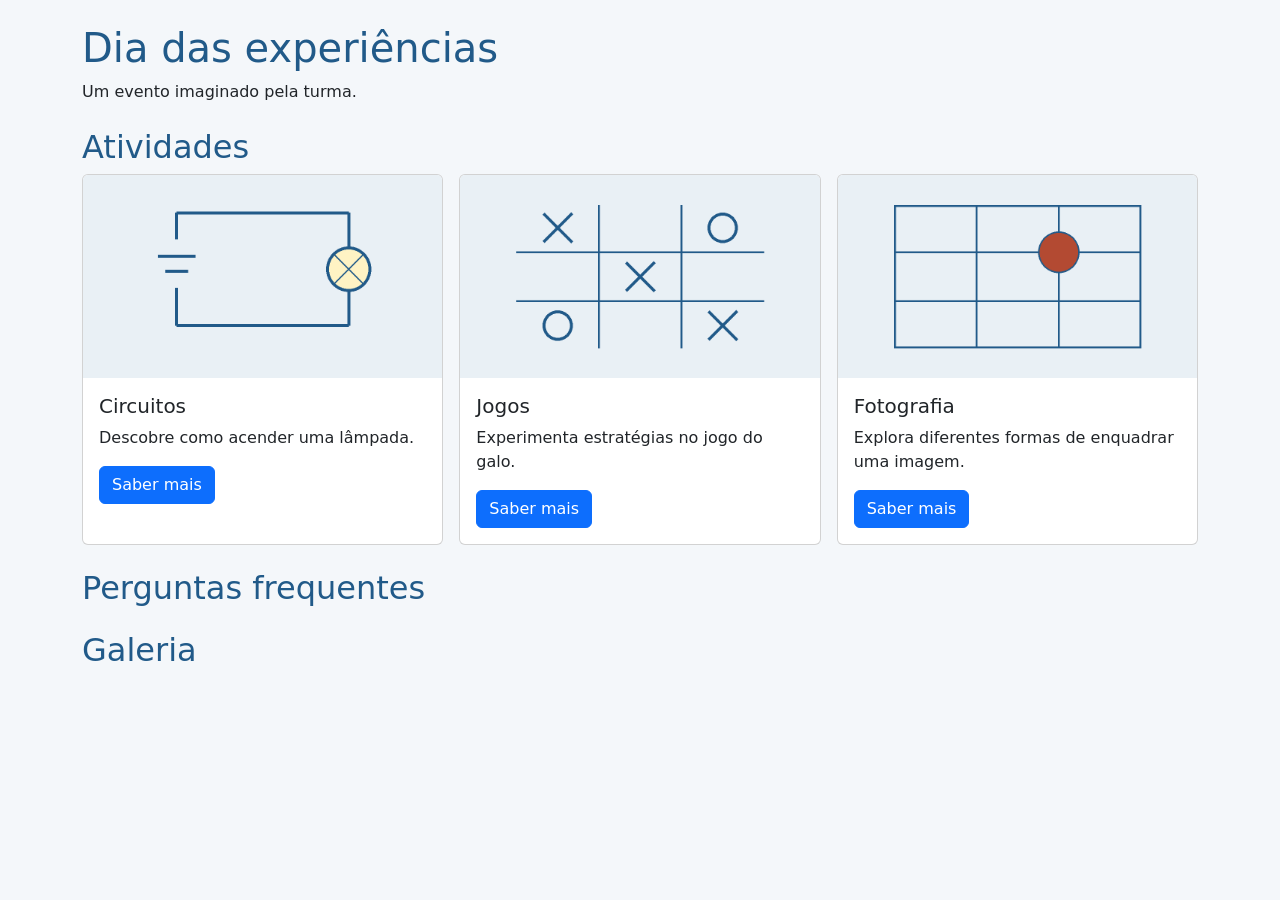
==== evento-escola/index.html @ 093b9c18 "aula 6 1-3" ====
<!doctype html>
<html lang="pt-PT">
<head>
  <meta charset="utf-8">
  <meta name="viewport" content="width=device-width, initial-scale=1">
  <title>Dia das experiências</title>
<link rel="stylesheet"
  href="https://cdn.jsdelivr.net/npm/bootstrap@5.3.8/dist/css/bootstrap.min.css"
  integrity="sha384-sRIl4kxILFvY47J16cr9ZwB07vP4J8+LH7qKQnuqkuIAvNWLzeN8tE5YBujZqJLB"
  crossorigin="anonymous">
  <link rel="stylesheet" href="estilos.css">
</head>
<body>
<main class="container py-4">
  <header class="mb-4">
    <h1>Dia das experiências</h1>
    <p>Um evento imaginado pela turma.</p>
  </header>
  <section aria-labelledby="tituloAtividades">
    <h2 id="tituloAtividades">Atividades</h2>
    <div class="row g-3">
<div class="col-12 col-md-4">
  <article class="card h-100">
    <img src="imagens/circuito.png" class="card-img-top img-fluid"
         alt="Esquema de uma pilha ligada a uma lâmpada.">
    <div class="card-body">
      <h3 class="card-title h5">Circuitos</h3>
      <p class="card-text">Descobre como acender uma lâmpada.</p>
      <a href="#perguntas" class="btn btn-primary">Saber mais</a>
    </div>
  </article>
</div>
<div class="col-12 col-md-4">
  <article class="card h-100">
    <img src="imagens/jogo.png" class="card-img-top img-fluid"
         alt="Grelha de um jogo do galo com cruzes e círculos.">
    <div class="card-body">
      <h3 class="card-title h5">Jogos</h3>
      <p class="card-text">Experimenta estratégias no jogo do galo.</p>
      <a href="#perguntas" class="btn btn-primary">Saber mais</a>
    </div>
  </article>
</div>
<div class="col-12 col-md-4">
  <article class="card h-100">
    <img src="imagens/enquadramento.png" class="card-img-top img-fluid"
         alt="Grelha de enquadramento com um círculo num dos cruzamentos.">
    <div class="card-body">
      <h3 class="card-title h5">Fotografia</h3>
      <p class="card-text">Explora diferentes formas de enquadrar uma imagem.</p>
      <a href="#perguntas" class="btn btn-primary">Saber mais</a>
    </div>
  </article>
</div>
    </div>
  </section>
  <section id="perguntas" class="mt-4">
    <h2>Perguntas frequentes</h2>
    <!-- O accordion entra aqui na atividade 2. -->
  </section>
  <section id="galeria" class="mt-4">
    <h2>Galeria</h2>
    <!-- O carrossel entra aqui na atividade 3. -->
  </section>
</main>
<!-- O JavaScript do Bootstrap entra aqui na atividade 2. -->
</body>
</html>
---- evento-escola/estilos.css ----
body { background-color: #f4f7fa; }
h1, h2 { color: #215a89; }
#galeria { max-width: 48rem; }
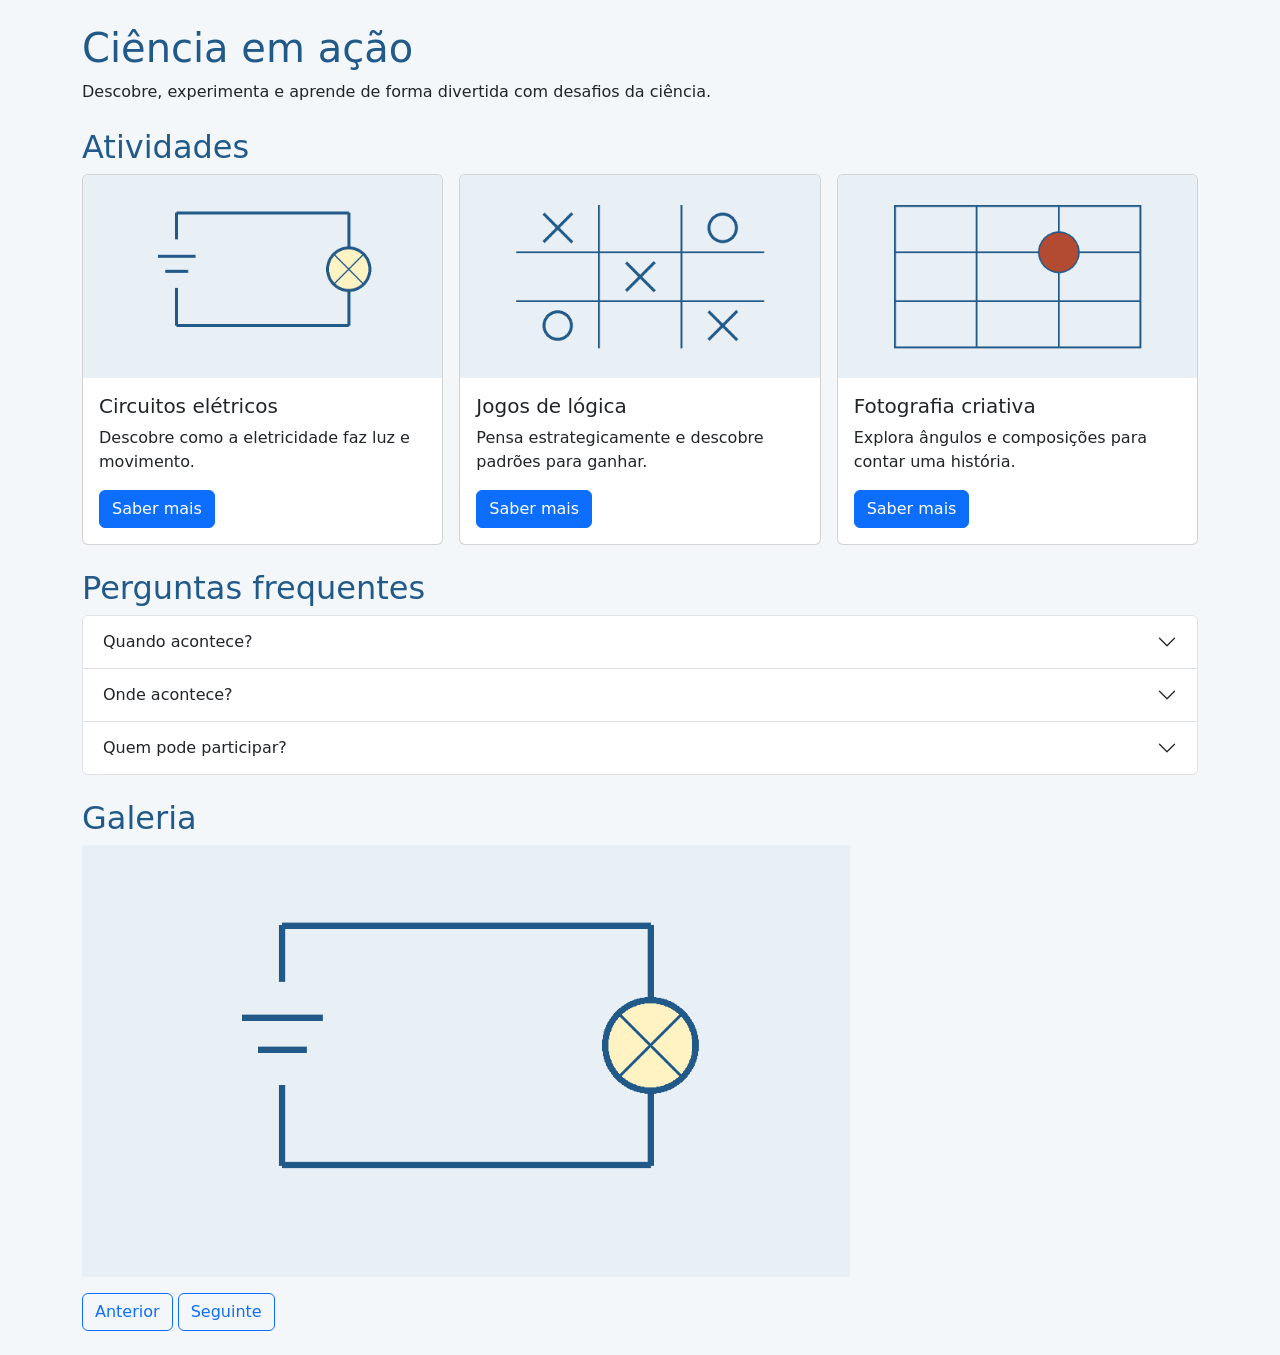
==== commit d4fa1a52: "Aula 7 da 1-3" ====
--- a/evento-escola/index.html
+++ b/evento-escola/index.html
@@ -3,7 +3,7 @@
 <head>
   <meta charset="utf-8">
   <meta name="viewport" content="width=device-width, initial-scale=1">
-  <title>Dia das experiências</title>
+  <title>Ciência em ação</title>
 <link rel="stylesheet"
   href="https://cdn.jsdelivr.net/npm/bootstrap@5.3.8/dist/css/bootstrap.min.css"
   integrity="sha384-sRIl4kxILFvY47J16cr9ZwB07vP4J8+LH7qKQnuqkuIAvNWLzeN8tE5YBujZqJLB"
@@ -13,8 +13,8 @@
 <body>
 <main class="container py-4">
   <header class="mb-4">
-    <h1>Dia das experiências</h1>
-    <p>Um evento imaginado pela turma.</p>
+    <h1>Ciência em ação</h1>
+    <p>Descobre, experimenta e aprende de forma divertida com desafios da ciência.</p>
   </header>
   <section aria-labelledby="tituloAtividades">
     <h2 id="tituloAtividades">Atividades</h2>
@@ -24,8 +24,8 @@
     <img src="imagens/circuito.png" class="card-img-top img-fluid"
          alt="Esquema de uma pilha ligada a uma lâmpada.">
     <div class="card-body">
-      <h3 class="card-title h5">Circuitos</h3>
-      <p class="card-text">Descobre como acender uma lâmpada.</p>
+      <h3 class="card-title h5">Circuitos elétricos</h3>
+      <p class="card-text">Descobre como a eletricidade faz luz e movimento.</p>
       <a href="#perguntas" class="btn btn-primary">Saber mais</a>
     </div>
   </article>
@@ -35,8 +35,8 @@
     <img src="imagens/jogo.png" class="card-img-top img-fluid"
          alt="Grelha de um jogo do galo com cruzes e círculos.">
     <div class="card-body">
-      <h3 class="card-title h5">Jogos</h3>
-      <p class="card-text">Experimenta estratégias no jogo do galo.</p>
+      <h3 class="card-title h5">Jogos de lógica</h3>
+      <p class="card-text">Pensa estrategicamente e descobre padrões para ganhar.</p>
       <a href="#perguntas" class="btn btn-primary">Saber mais</a>
     </div>
   </article>
@@ -46,8 +46,8 @@
     <img src="imagens/enquadramento.png" class="card-img-top img-fluid"
          alt="Grelha de enquadramento com um círculo num dos cruzamentos.">
     <div class="card-body">
-      <h3 class="card-title h5">Fotografia</h3>
-      <p class="card-text">Explora diferentes formas de enquadrar uma imagem.</p>
+      <h3 class="card-title h5">Fotografia criativa</h3>
+      <p class="card-text">Explora ângulos e composições para contar uma história.</p>
       <a href="#perguntas" class="btn btn-primary">Saber mais</a>
     </div>
   </article>
@@ -56,13 +56,80 @@
   </section>
   <section id="perguntas" class="mt-4">
     <h2>Perguntas frequentes</h2>
-    <!-- O accordion entra aqui na atividade 2. -->
+    <div class="accordion" id="faqEvento">
+      <div class="accordion-item">
+        <h3 class="accordion-header">
+          <button class="accordion-button collapsed" type="button"
+                  data-bs-toggle="collapse" data-bs-target="#quando"
+                  aria-expanded="false" aria-controls="quando">
+            Quando acontece?
+          </button>
+        </h3>
+        <div id="quando" class="accordion-collapse collapse"
+             data-bs-parent="#faqEvento">
+          <div class="accordion-body">Acontece no dia 20 de maio, às 14:00, na nossa escola.</div>
+        </div>
+      </div>
+
+      <div class="accordion-item">
+        <h3 class="accordion-header">
+          <button class="accordion-button collapsed" type="button"
+                  data-bs-toggle="collapse" data-bs-target="#onde"
+                  aria-expanded="false" aria-controls="onde">
+            Onde acontece?
+          </button>
+        </h3>
+        <div id="onde" class="accordion-collapse collapse"
+             data-bs-parent="#faqEvento">
+          <div class="accordion-body">Vai decorrer na sala de ciências e no pátio da escola.</div>
+        </div>
+      </div>
+
+      <div class="accordion-item">
+        <h3 class="accordion-header">
+          <button class="accordion-button collapsed" type="button"
+                  data-bs-toggle="collapse" data-bs-target="#quem"
+                  aria-expanded="false" aria-controls="quem">
+            Quem pode participar?
+          </button>
+        </h3>
+        <div id="quem" class="accordion-collapse collapse"
+             data-bs-parent="#faqEvento">
+          <div class="accordion-body">Pode participar toda a turma e qualquer aluno interessado em experimentar atividades divertidas.</div>
+        </div>
+      </div>
+    </div>
   </section>
   <section id="galeria" class="mt-4">
     <h2>Galeria</h2>
-    <!-- O carrossel entra aqui na atividade 3. -->
+    <div id="galeriaEvento" class="carousel slide" data-bs-interval="false"
+         role="region" aria-label="Galeria do evento">
+      <div class="carousel-inner">
+        <div class="carousel-item active">
+          <img src="imagens/circuito.png" class="d-block w-100 img-fluid"
+               alt="Esquema de uma pilha ligada a uma lâmpada.">
+        </div>
+        <div class="carousel-item">
+          <img src="imagens/jogo.png" class="d-block w-100 img-fluid"
+               alt="Grelha de um jogo do galo com cruzes e círculos.">
+        </div>
+        <div class="carousel-item">
+          <img src="imagens/enquadramento.png" class="d-block w-100 img-fluid"
+               alt="Grelha de enquadramento com um círculo num dos cruzamentos.">
+        </div>
+      </div>
+      <div class="mt-3">
+        <button class="btn btn-outline-primary" type="button"
+                data-bs-target="#galeriaEvento" data-bs-slide="prev">Anterior</button>
+        <button class="btn btn-outline-primary" type="button"
+                data-bs-target="#galeriaEvento" data-bs-slide="next">Seguinte</button>
+      </div>
+    </div>
   </section>
 </main>
-<!-- O JavaScript do Bootstrap entra aqui na atividade 2. -->
+<script
+  src="https://cdn.jsdelivr.net/npm/bootstrap@5.3.8/dist/js/bootstrap.bundle.min.js"
+  integrity="sha384-FKyoEForCGlyvwx9Hj09JcYn3nv7wiPVlz7YYwJrWVcXK/BmnVDxM+D2scQbITxI"
+  crossorigin="anonymous"></script>
 </body>
 </html>
